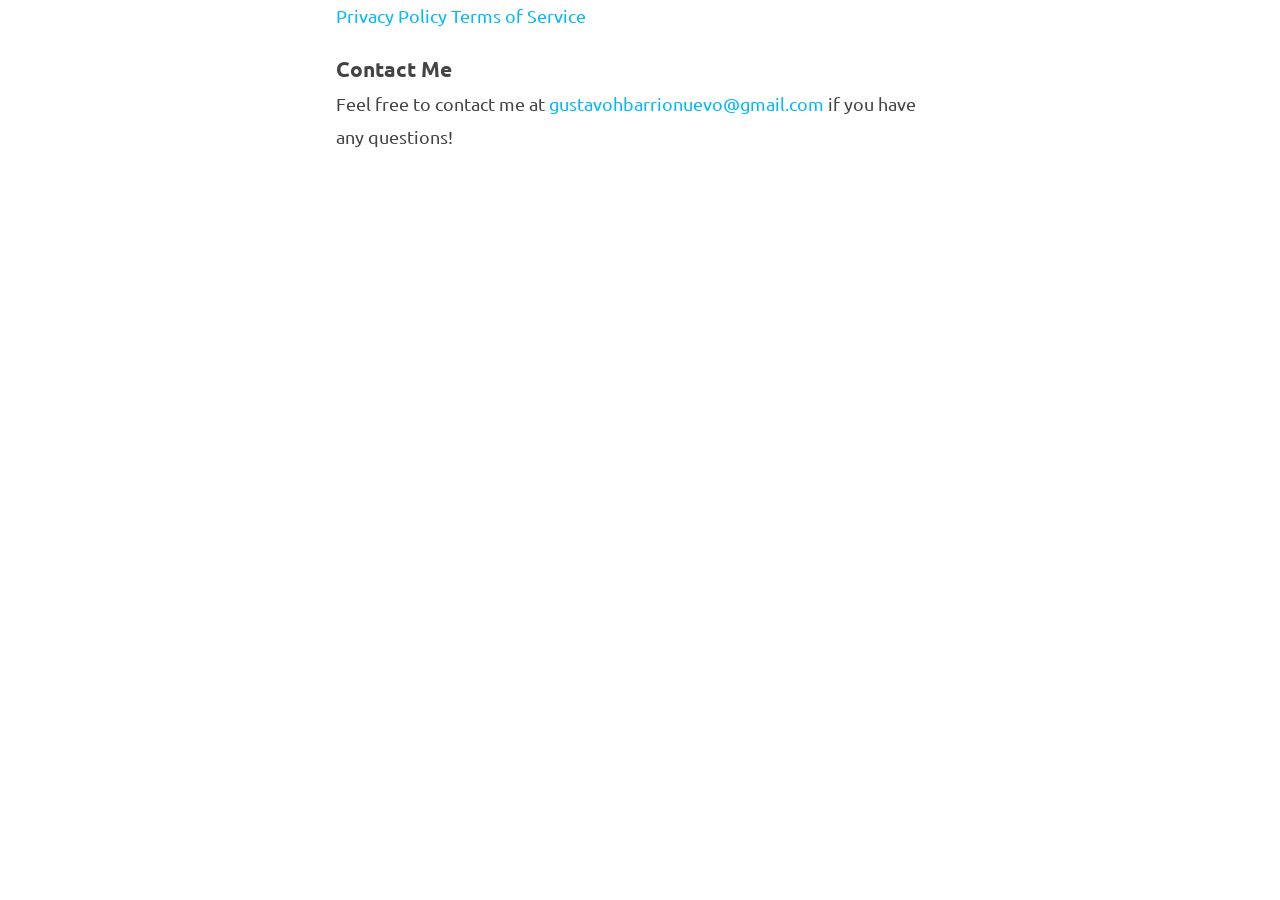
==== solo-chess/index.html @ 835d000c "Create index.html" ====
<!DOCTYPE HTML PUBLIC "-//W3C//DTD HTML 4.01 Transitional//EN" "http://www.w3.org/TR/html4/loose.dtd">
<!-- YouTube embed doesn't work with strict.dtd! -->
<html>
	<head>
		<meta http-equiv="Content-Type" content="text/html; charset=utf-8">
		<title>Solo Chess</title>
		<link rel="stylesheet" type="text/css" media="screen" href="https://gustavohb.github.io/style.css">
		<link rel="stylesheet" type="text/css" href="https://fonts.googleapis.com/css?family=Ubuntu:400,700">
		<meta name="viewport" content="width=device-width, initial-scale=1">
		<style type="text/css">
		</style>
	</head>
	<body>
		<div>
			<ul>
                <a href="https://gustavohb.github.io/chess-puzzle/privacy-policy">Privacy Policy</a>
                <a href="https://gustavohb.github.io/chess-puzzle/terms-of-service">Terms of Service</a>
			</ul>
            <h3>Contact Me</h3>
			<p>
				Feel free to contact me
				at <a href="mailto:gustavohbarrionuevo@gmail.com">gustavohbarrionuevo@gmail.com</a> if you
				have any questions!
			</p>
		</div>
	</body>
</html>
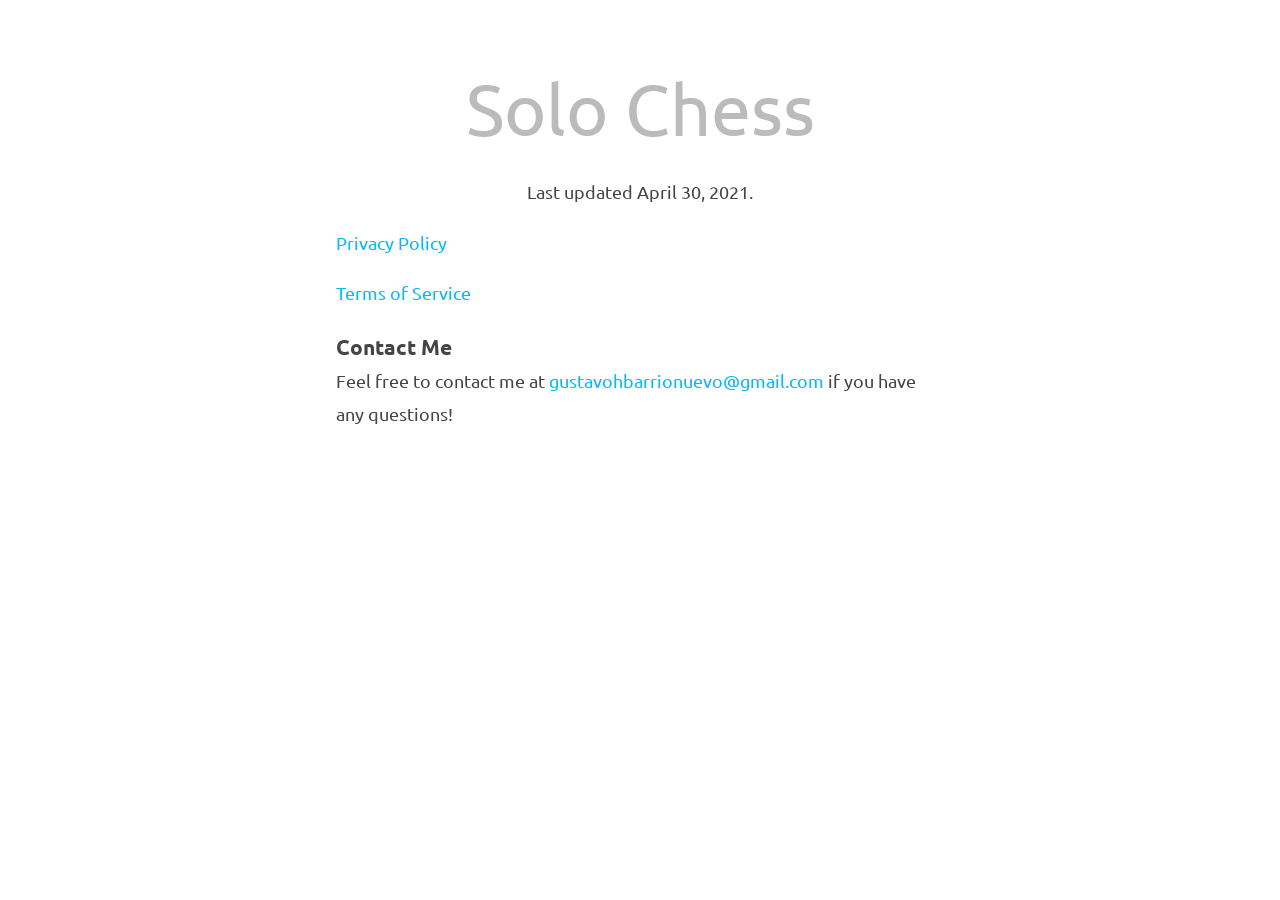
==== commit 753001d3: "Update index.html" ====
--- a/solo-chess/index.html
+++ b/solo-chess/index.html
@@ -11,11 +11,18 @@
 		</style>
 	</head>
 	<body>
+        <div class="center">
+			<h1>Solo Chess</h1>
+			<br>
+			<p>Last updated April 30, 2021.</p>
+		</div>
 		<div>
-			<ul>
+			<p>
                 <a href="https://gustavohb.github.io/chess-puzzle/privacy-policy">Privacy Policy</a>
+            </p>
+            <p>
                 <a href="https://gustavohb.github.io/chess-puzzle/terms-of-service">Terms of Service</a>
-			</ul>
+            </p>
             <h3>Contact Me</h3>
 			<p>
 				Feel free to contact me
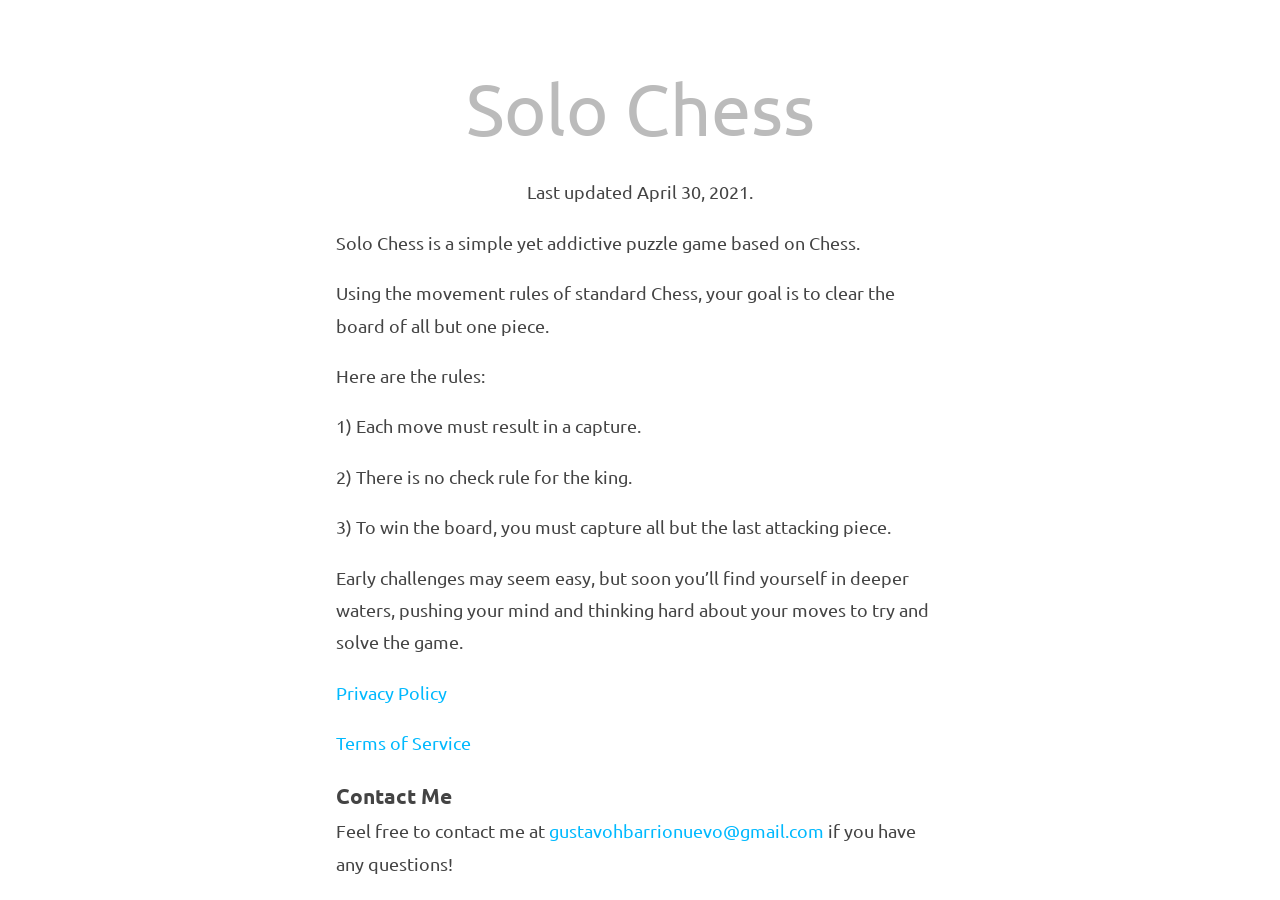
==== commit 805a4e2e: "Update index.html" ====
--- a/solo-chess/index.html
+++ b/solo-chess/index.html
@@ -17,6 +17,22 @@
 			<p>Last updated April 30, 2021.</p>
 		</div>
 		<div>
+            <p>
+                Solo Chess is a simple yet addictive puzzle game based on Chess.
+            </p>
+            <p>
+                Using the movement rules of standard Chess, your goal is to clear the board of all but one piece.
+            </p>
+            <p>
+                Here are the rules:
+                <p>1) Each move must result in a capture.</p>
+                <p>2) There is no check rule for the king.</p>
+                <p>3) To win the board, you must capture all but the last attacking piece.</p>
+                
+            </p>
+            <p>
+                Early challenges may seem easy, but soon you’ll find yourself in deeper waters, pushing your mind and thinking hard about your moves to try and solve the game.
+            </p>
 			<p>
                 <a href="https://gustavohb.github.io/chess-puzzle/privacy-policy">Privacy Policy</a>
             </p>
